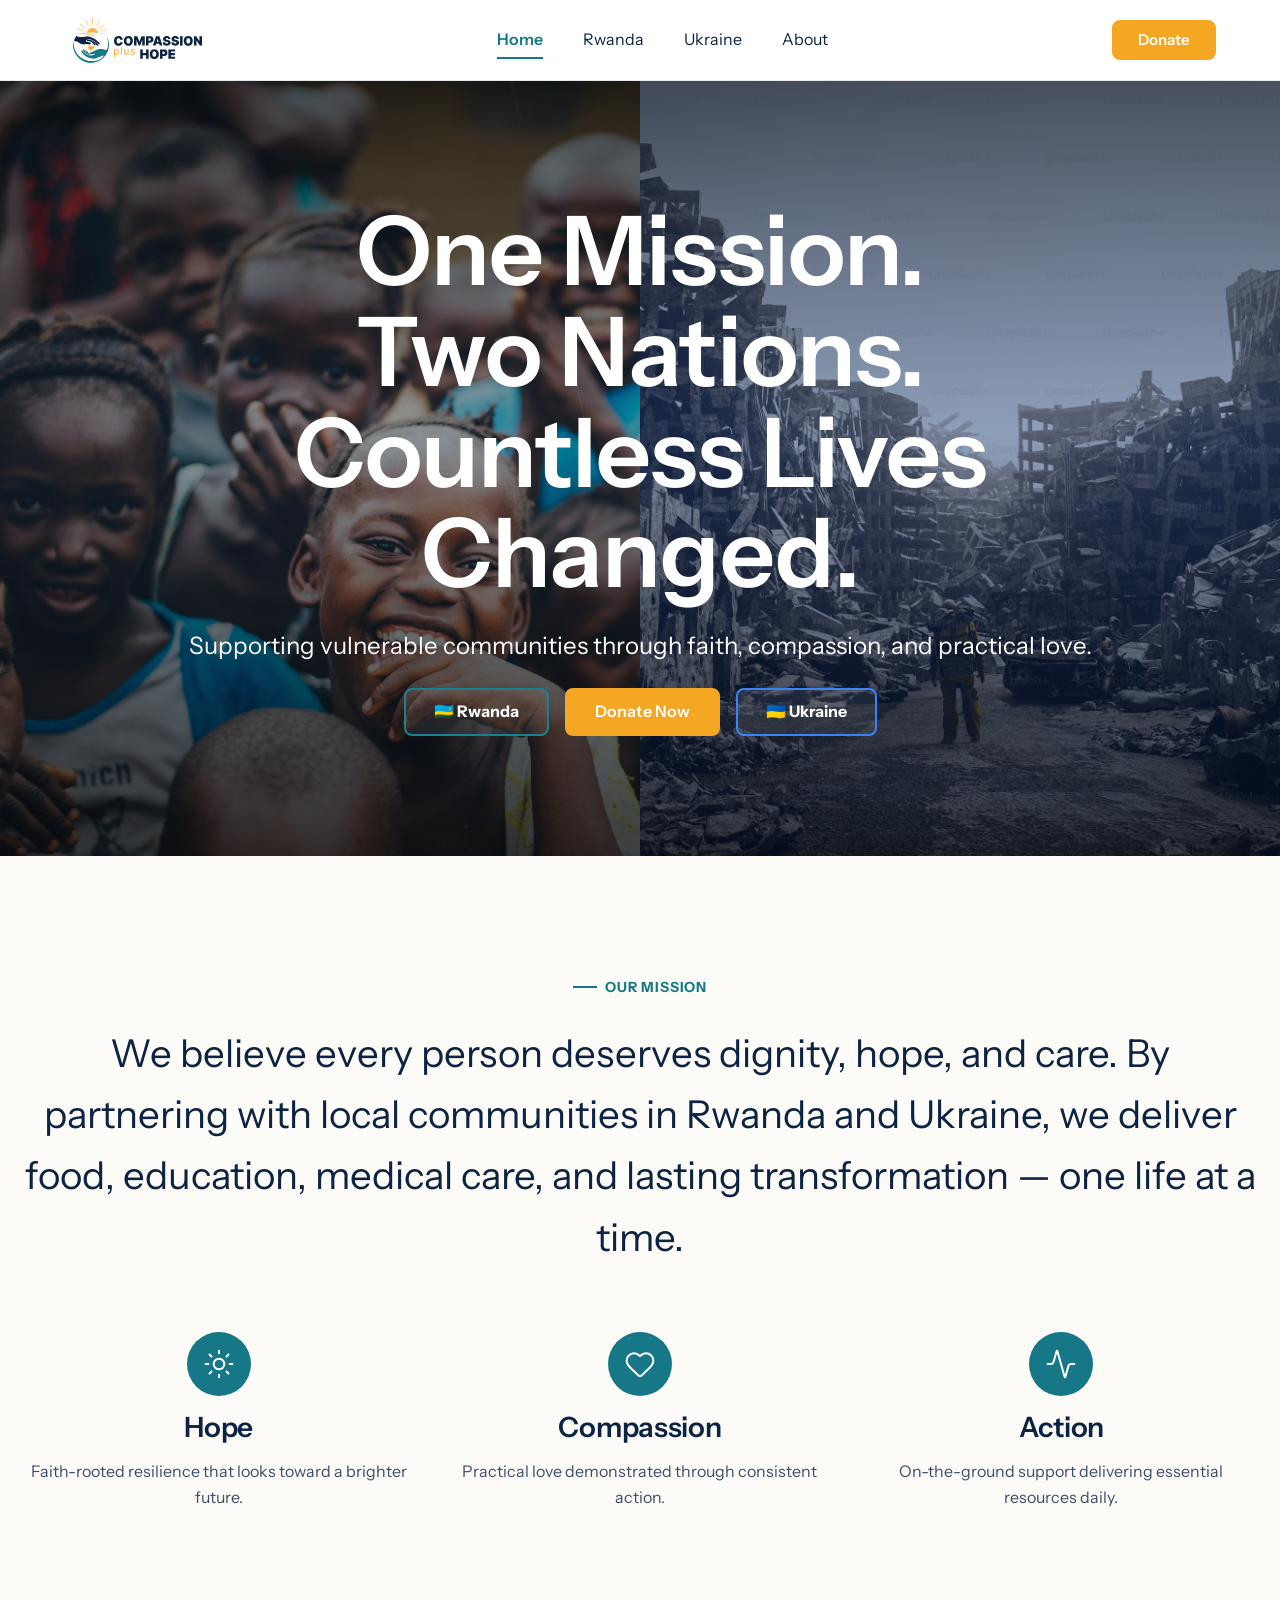
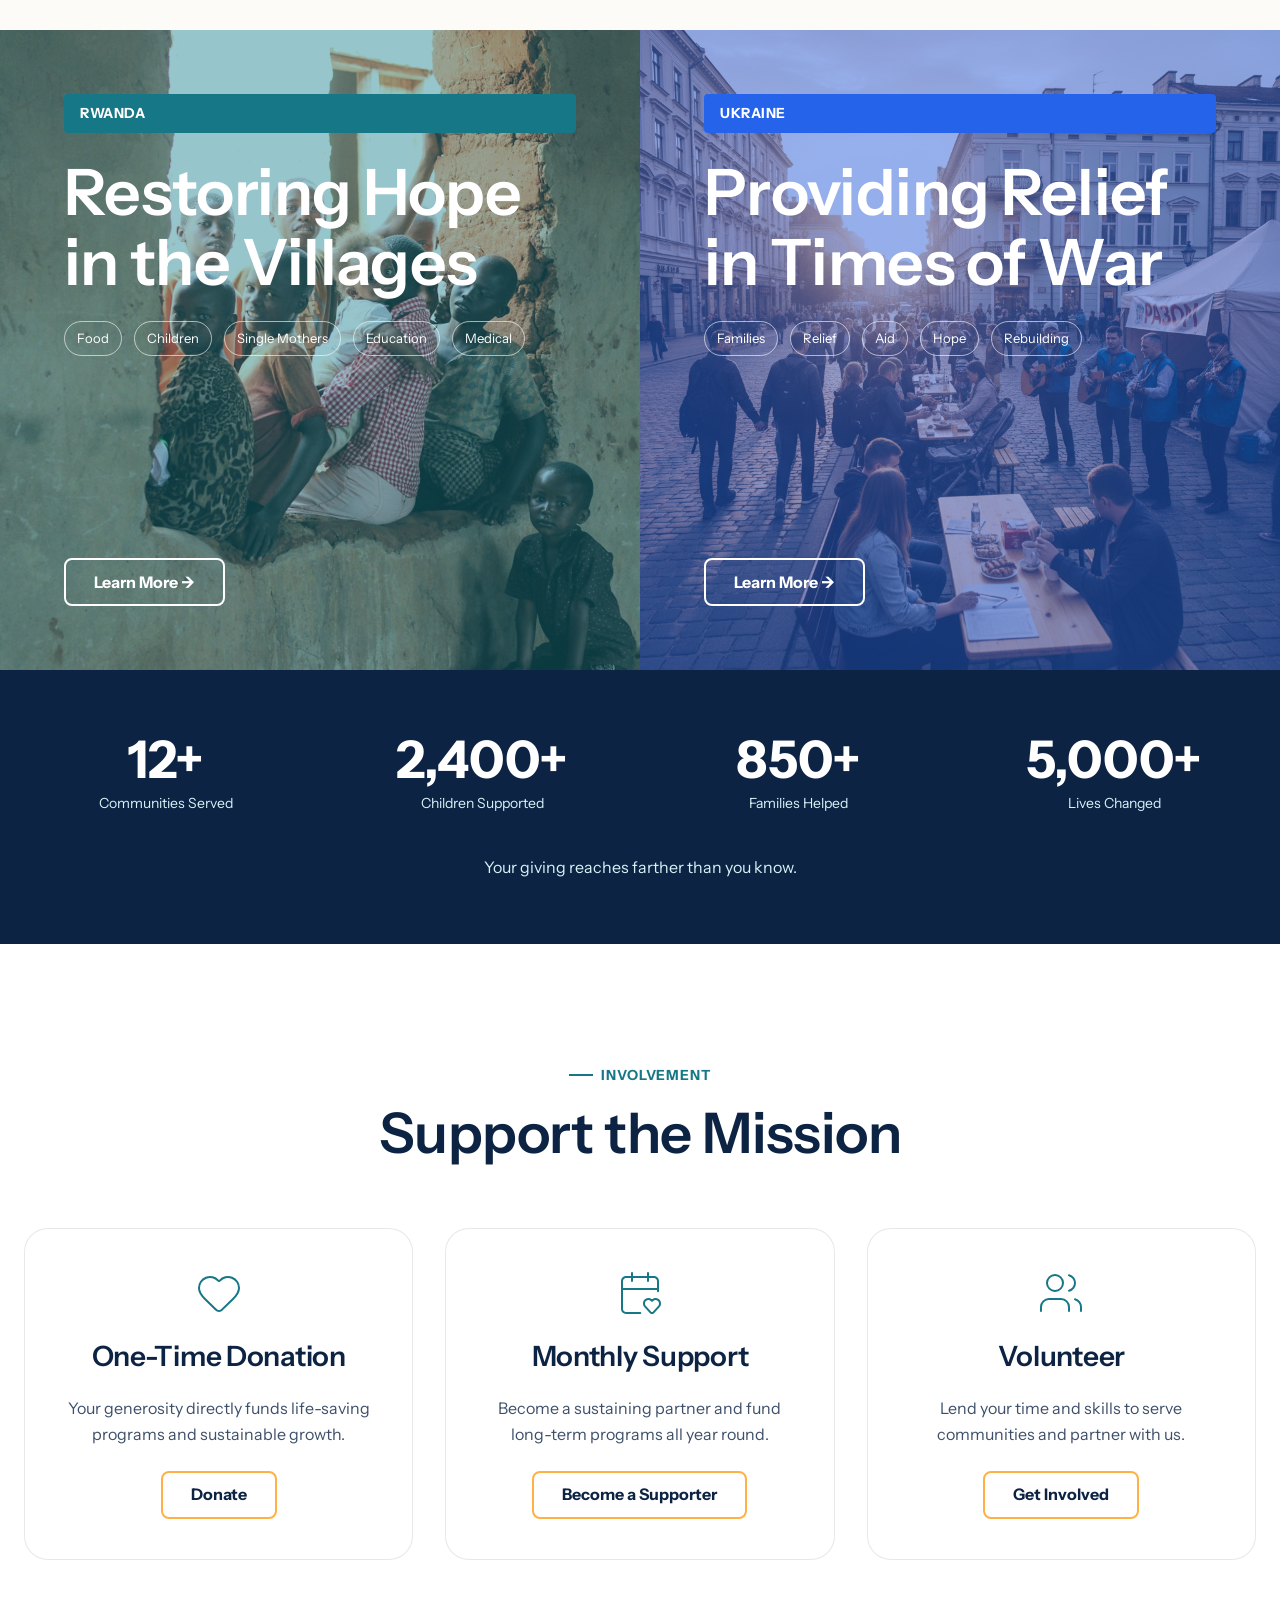
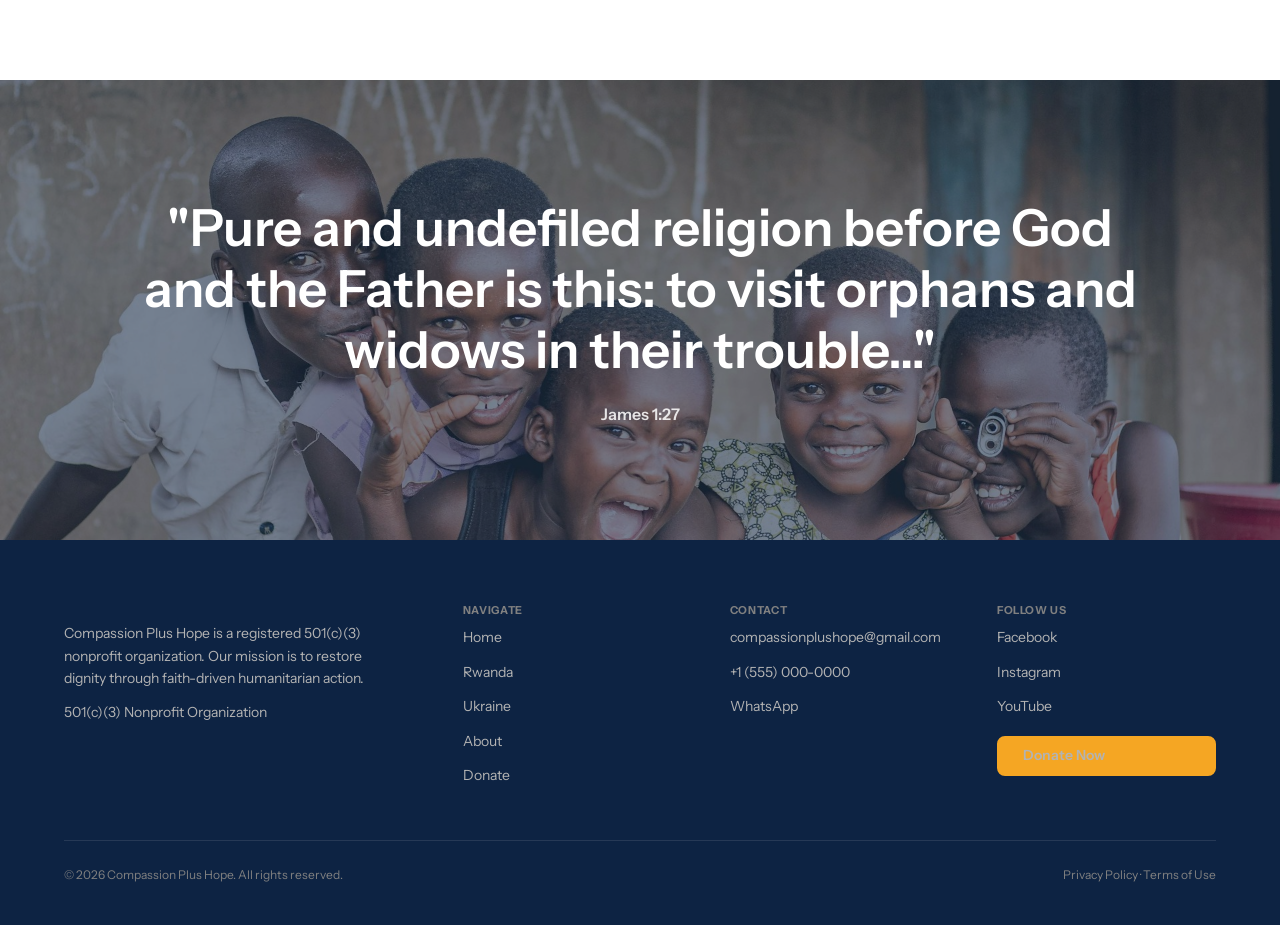
==== index.html @ 481b99a6 "Compassion Plus Hope donation site Static multi-page site (Home, Rwanda, Ukraine, About) built on a " ====
<!DOCTYPE html>
<html lang="en">
<head>
  <meta charset="UTF-8">
  <meta name="viewport" content="width=device-width, initial-scale=1.0">
  <title>Compassion Plus Hope — One Mission. Two Nations.</title>
  <meta name="description" content="Compassion Plus Hope supports vulnerable communities in Rwanda and Ukraine through faith, compassion, and practical love.">
  <link rel="icon" href="assets/icons/lg-icon-3.svg">
  <meta property="og:title" content="Compassion Plus Hope">
  <meta property="og:description" content="Supporting vulnerable communities through faith, compassion, and practical love.">
  <meta property="og:type" content="website">
  <link rel="preconnect" href="https://fonts.googleapis.com">
  <link rel="preconnect" href="https://fonts.gstatic.com" crossorigin>
  <link href="https://fonts.googleapis.com/css2?family=Instrument+Sans:ital,wght@0,400..700;1,400..600&display=swap" rel="stylesheet">
  <link rel="stylesheet" href="assets/css/styles.css">
  <script src="assets/js/site.js" defer></script>
</head>
<body data-page="home">
  <div id="site-header"></div>

  <main>
    <!-- Hero -->
    <section class="hero hero--tall">
      <div class="hero__bg">
        <div><img src="assets/img/hero-rwanda.jpg" alt="Children in a Rwandan village"><div class="hero__overlay hero__tint-navy"></div></div>
        <div><img src="assets/img/hero-ukraine.jpg" alt="Relief work in Ukraine"><div class="hero__overlay hero__tint-blue"></div></div>
      </div>
      <div class="hero__scrim"></div>
      <div class="hero__content">
        <h1 class="h-hero">One Mission.<br>Two Nations. Countless Lives Changed.</h1>
        <p class="lead">Supporting vulnerable communities through faith, compassion, and practical love.</p>
        <div class="hero__actions">
          <a class="btn btn--secondary" href="rwanda.html" style="background:rgba(255,255,255,.08);color:#fff;border-color:var(--teal-deep)">🇷🇼 Rwanda</a>
          <a class="btn btn--primary" href="#" data-donate>Donate Now</a>
          <a class="btn btn--ukraine" href="ukraine.html" style="background:rgba(255,255,255,.08);color:#fff">🇺🇦 Ukraine</a>
        </div>
      </div>
    </section>

    <!-- Mission -->
    <section class="section section--cream">
      <div class="container stack center" style="gap:64px">
        <div class="stack center" style="gap:24px">
          <span class="eyebrow eyebrow--center">Our Mission</span>
          <p class="h-2 measure" style="font-weight:400;text-align:center">We believe every person deserves dignity, hope, and care. By partnering with local communities in Rwanda and Ukraine, we deliver food, education, medical care, and lasting transformation — one life at a time.</p>
        </div>
        <div class="grid grid-3" style="width:100%">
          <div class="value">
            <div class="value__icon"><img src="assets/icons/sun.svg" alt=""></div>
            <h3 class="h-3">Hope</h3>
            <p class="muted">Faith-rooted resilience that looks toward a brighter future.</p>
          </div>
          <div class="value">
            <div class="value__icon"><img src="assets/icons/heart.svg" alt=""></div>
            <h3 class="h-3">Compassion</h3>
            <p class="muted">Practical love demonstrated through consistent action.</p>
          </div>
          <div class="value">
            <div class="value__icon"><img src="assets/icons/activity.svg" alt=""></div>
            <h3 class="h-3">Action</h3>
            <p class="muted">On-the-ground support delivering essential resources daily.</p>
          </div>
        </div>
      </div>
    </section>

    <!-- Two stories -->
    <section>
      <div class="grid two-stories" style="gap:0;grid-template-columns:1fr 1fr">
        <article class="story">
          <div class="story__bg"><img src="assets/img/home-rwanda-card.jpg" alt="Rwanda"></div>
          <div class="story__body">
            <span class="badge">Rwanda</span>
            <h2 class="story__title">Restoring Hope in the Villages</h2>
            <div class="story__tags">
              <span class="pill">Food</span><span class="pill">Children</span>
              <span class="pill">Single Mothers</span><span class="pill">Education</span>
              <span class="pill">Medical</span>
            </div>
          </div>
          <a class="btn btn--outline-white" href="rwanda.html">Learn More →</a>
        </article>
        <article class="story story--ukraine">
          <div class="story__bg"><img src="assets/img/home-ukraine-card.png" alt="Ukraine"></div>
          <div class="story__body">
            <span class="badge badge--ukraine">Ukraine</span>
            <h2 class="story__title">Providing Relief in Times of War</h2>
            <div class="story__tags">
              <span class="pill">Families</span><span class="pill">Relief</span>
              <span class="pill">Aid</span><span class="pill">Hope</span>
              <span class="pill">Rebuilding</span>
            </div>
          </div>
          <a class="btn btn--outline-white" href="ukraine.html">Learn More →</a>
        </article>
      </div>
    </section>

    <!-- Impact bar -->
    <section class="impact">
      <div class="container">
        <div class="impact__grid">
          <div class="stat"><span class="stat__num">12+</span><span class="stat__label">Communities Served</span></div>
          <div class="stat"><span class="stat__num">2,400+</span><span class="stat__label">Children Supported</span></div>
          <div class="stat"><span class="stat__num">850+</span><span class="stat__label">Families Helped</span></div>
          <div class="stat"><span class="stat__num">5,000+</span><span class="stat__label">Lives Changed</span></div>
        </div>
        <p class="impact__note">Your giving reaches farther than you know.</p>
      </div>
    </section>

    <!-- Support the Mission -->
    <section class="section section--white">
      <div class="container stack center" style="gap:64px">
        <div class="stack center" style="gap:16px">
          <span class="eyebrow eyebrow--center">Involvement</span>
          <h2 class="h-1" style="text-align:center">Support the Mission</h2>
        </div>
        <div class="grid grid-3" style="width:100%">
          <div class="tier">
            <div class="tier__icon"><img src="assets/icons/heart-donate.svg" alt=""></div>
            <h3 class="h-3">One-Time Donation</h3>
            <p>Your generosity directly funds life-saving programs and sustainable growth.</p>
            <a class="btn btn--ghost-amber" href="#" data-donate>Donate</a>
          </div>
          <div class="tier">
            <div class="tier__icon"><img src="assets/icons/calendar-heart.svg" alt=""></div>
            <h3 class="h-3">Monthly Support</h3>
            <p>Become a sustaining partner and fund long-term programs all year round.</p>
            <a class="btn btn--ghost-amber" href="#" data-donate>Become a Supporter</a>
          </div>
          <div class="tier">
            <div class="tier__icon"><img src="assets/icons/users.svg" alt=""></div>
            <h3 class="h-3">Volunteer</h3>
            <p>Lend your time and skills to serve communities and partner with us.</p>
            <a class="btn btn--ghost-amber" href="#" data-open-partner>Get Involved</a>
          </div>
        </div>
      </div>
    </section>

    <!-- Scripture -->
    <section class="quote-band">
      <div class="quote-band__bg"><img src="assets/img/scripture-bg.jpg" alt=""></div>
      <blockquote>"Pure and undefiled religion before God and the Father is this: to visit orphans and widows in their trouble…"<cite>James 1:27</cite></blockquote>
    </section>
  </main>

  <div id="site-footer"></div>
  <div id="site-modal"></div>
</body>
</html>
---- assets/css/styles.css ----
/* =====================================================================
   Compassion Plus Hope — Design System
   Single source of truth for tokens + reusable components.
   Used by every page; demonstrated in ui-kit.html
   ===================================================================== */

/* ---------- 1. Design tokens ---------- */
:root {
  /* Brand colors */
  --navy:        #0d2343;
  --navy-90:     rgba(13, 35, 67, 0.9);
  --navy-80:     rgba(13, 35, 67, 0.8);
  --navy-60:     rgba(13, 35, 67, 0.6);
  --navy-10:     rgba(13, 35, 67, 0.1);

  --teal:        #167786;
  --teal-deep:   #1a7f8e;
  --teal-tint:   #d9f2f7;
  --teal-soft:   #80b2b2;

  --amber:       #f5a623;
  --amber-light: #ffb145;

  --blue:        #2563eb;
  --blue-light:  #3b82f6;

  /* Surfaces */
  --cream:       #fdfbf7;
  --white:       #ffffff;

  /* Text */
  --ink:         var(--navy);
  --body:        var(--navy-80);
  --on-dark:     #ffffff;
  --on-dark-dim: rgba(255, 255, 255, 0.6);

  /* Region accents (used to theme Rwanda vs Ukraine) */
  --rwanda:      var(--teal);
  --rwanda-deep: var(--teal-deep);
  --ukraine:     var(--blue);
  --ukraine-deep:#2563eb;

  /* Typography */
  --font: "Instrument Sans", system-ui, -apple-system, "Segoe UI", Roboto, sans-serif;

  /* Radii */
  --r-sm: 4px;
  --r-md: 8px;
  --r-lg: 24px;
  --r-pill: 100px;

  /* Spacing rhythm */
  --gap: 32px;
  --section-y: 120px;
  --container: 1280px;
  --pad-x: 80px;

  /* Effects */
  --shadow-sm: 0 2px 8px rgba(13, 35, 67, 0.06);
  --shadow-md: 0 12px 32px rgba(13, 35, 67, 0.10);
  --ring: 0 0 0 3px rgba(22, 119, 134, 0.25);
  --ease: 0.2s ease;
}

/* ---------- 2. Reset & base ---------- */
*, *::before, *::after { box-sizing: border-box; }

html { scroll-behavior: smooth; -webkit-text-size-adjust: 100%; }

body {
  margin: 0;
  font-family: var(--font);
  color: var(--ink);
  background: var(--white);
  line-height: 1.6;
  font-size: 16px;
  -webkit-font-smoothing: antialiased;
  text-rendering: optimizeLegibility;
}

img { max-width: 100%; display: block; }
a { color: inherit; text-decoration: none; }
button { font-family: inherit; cursor: pointer; }
h1, h2, h3, h4 { margin: 0; line-height: 1.1; font-weight: 600; letter-spacing: -0.01em; }
p { margin: 0; }
ul { margin: 0; padding: 0; list-style: none; }

:focus-visible { outline: none; box-shadow: var(--ring); border-radius: var(--r-sm); }

/* ---------- 3. Layout helpers ---------- */
.container {
  width: 100%;
  max-width: var(--container);
  margin-inline: auto;
  padding-inline: 24px;
}

.section { padding-block: var(--section-y); }
.section--tight { padding-block: 80px; }
.section--cream { background: var(--cream); }
.section--navy  { background: var(--navy); color: var(--on-dark); }
.section--white { background: var(--white); }

.stack { display: flex; flex-direction: column; }
.center { text-align: center; align-items: center; }
/* buttons in a vertical content stack hug their content unless explicitly block */
.stack > .btn:not(.btn--block) { align-self: flex-start; }
.center > .btn:not(.btn--block) { align-self: center; }

/* Eyebrow label (teal line + uppercase word) */
.eyebrow {
  display: inline-flex;
  align-items: center;
  gap: 8px;
  font-weight: 700;
  font-size: 14px;
  letter-spacing: 0.06em;
  text-transform: uppercase;
  color: var(--teal);
}
.eyebrow::before {
  content: "";
  width: 24px;
  height: 2px;
  background: currentColor;
  display: inline-block;
}
.eyebrow--center { justify-content: center; }
.eyebrow--ukraine { color: var(--blue); }
.eyebrow--on-dark { color: var(--teal-tint); }

/* Section heading scale */
.h-hero    { font-size: clamp(40px, 8vw, 96px); line-height: 1.05; }
.h-display { font-size: clamp(34px, 5vw, 64px); }
.h-1       { font-size: clamp(30px, 4.4vw, 56px); }
.h-2       { font-size: clamp(26px, 3vw, 40px); }
.h-3       { font-size: 28px; }
.lead      { font-size: clamp(18px, 2.2vw, 24px); line-height: 1.5; font-weight: 400; }
.muted     { color: var(--body); }
.measure   { max-width: 60ch; }

/* ---------- 4. Logo ---------- */
.logo { display: inline-flex; align-items: center; }
.logo__art {
  position: relative;
  width: 148px;
  height: 64px;
  flex: none;
}
.logo__art img { position: absolute; }
/* faithful reconstruction from Figma sub-paths (insets relative to 185x80 box) */
.logo__art .lp-text-1 { left: 33.72%; top: 43.56%; width: 59.82%; height: 35.59%; }
.logo__art .lp-text-2 { left: 33.81%; top: 61.59%; width: 14.44%; height: 14.27%; }
.logo__art .lp-icon-1 { left: 15.34%; top: 31.10%; width: 7.87%;  height: 8.13%; }
.logo__art .lp-icon-2 { left: 6.20%;  top: 45.86%; width: 24.44%; height: 39.79%; }
.logo__art .lp-icon-3 { left: 8.41%;  top: 14.35%; width: 21.09%; height: 53.11%; }
.logo__art .lp-icon-4 { left: 6.73%;  top: 43.54%; width: 17.33%; height: 15.07%; }
.logo--sm .logo__art { width: 120px; height: 52px; }
/* White monochrome treatment on dark surfaces (footer) */
.logo--on-dark .logo__art img { filter: brightness(0) invert(1); }

/* ---------- 5. Buttons ---------- */
.btn {
  --btn-h: 48px;
  display: inline-flex;
  align-items: center;
  justify-content: center;
  gap: 8px;
  height: var(--btn-h);
  padding-inline: 28px;
  border-radius: var(--r-md);
  font-weight: 600;
  font-size: 16px;
  border: 2px solid transparent;
  transition: transform var(--ease), background var(--ease), color var(--ease), box-shadow var(--ease);
  white-space: nowrap;
}
.btn:hover { transform: translateY(-2px); }
.btn:active { transform: translateY(0); }

.btn--primary { background: var(--amber); color: #fff; border-color: var(--amber); }
.btn--primary:hover { background: #e6981a; border-color: #e6981a; box-shadow: var(--shadow-md); }

.btn--secondary { background: transparent; color: var(--teal-deep); border-color: var(--teal-deep); font-weight: 700; }
.btn--secondary:hover { background: var(--teal-deep); color: #fff; }

.btn--ukraine { color: var(--blue-light); border-color: var(--blue-light); font-weight: 700; }
.btn--ukraine:hover { background: var(--blue-light); color: #fff; }

.btn--ghost-amber { color: var(--navy); border-color: var(--amber-light); font-weight: 700; }
.btn--ghost-amber:hover { background: var(--amber-light); color: var(--navy); }

.btn--outline-white { color: #fff; border-color: #fff; font-weight: 700; }
.btn--outline-white:hover { background: #fff; color: var(--navy); }

.btn--sm { --btn-h: 40px; padding-inline: 24px; font-size: 15px; }
.btn--block { width: 100%; }

/* ---------- 6. Pills / badges ---------- */
.pill {
  display: inline-flex;
  padding: 6px 12px;
  border-radius: var(--r-pill);
  border: 1px solid rgba(255, 255, 255, 0.6);
  font-size: 13px;
  color: #fff;
}
.pill--ink { border-color: var(--navy-10); color: var(--body); }

.badge {
  display: inline-flex;
  padding: 8px 16px;
  border-radius: var(--r-sm);
  font-weight: 700;
  font-size: 14px;
  text-transform: uppercase;
  letter-spacing: 0.04em;
  color: #fff;
  background: var(--teal);
}
.badge--ukraine { background: var(--blue); }

/* ---------- 7. Navbar ---------- */
.nav {
  position: sticky;
  top: 0;
  z-index: 50;
  background: rgba(255, 255, 255, 0.92);
  backdrop-filter: saturate(180%) blur(10px);
  border-bottom: 1px solid var(--navy-10);
}
.nav__inner {
  max-width: 1440px;
  margin-inline: auto;
  height: 80px;
  padding-inline: clamp(20px, 5vw, 80px);
  display: flex;
  align-items: center;
  justify-content: space-between;
  gap: 24px;
}
.nav__links { display: flex; align-items: center; gap: 40px; }
.nav__links a {
  font-size: 16px;
  color: var(--navy);
  position: relative;
  padding-block: 6px;
}
.nav__links a::after {
  content: "";
  position: absolute;
  left: 0; bottom: 0;
  width: 0; height: 2px;
  background: var(--teal);
  transition: width var(--ease);
}
.nav__links a:hover::after,
.nav__links a[aria-current="page"]::after { width: 100%; }
.nav__links a[aria-current="page"] { color: var(--teal); font-weight: 600; }

.nav__cta { display: flex; align-items: center; gap: 16px; }

.nav__toggle {
  display: none;
  width: 44px; height: 44px;
  border: 1px solid var(--navy-10);
  border-radius: var(--r-md);
  background: #fff;
  align-items: center;
  justify-content: center;
}
.nav__toggle span,
.nav__toggle span::before,
.nav__toggle span::after {
  content: "";
  display: block;
  width: 20px; height: 2px;
  background: var(--navy);
  position: relative;
  transition: var(--ease);
}
.nav__toggle span::before { position: absolute; top: -6px; }
.nav__toggle span::after  { position: absolute; top: 6px; }

/* ---------- 8. Hero ---------- */
.hero {
  position: relative;
  min-height: 620px;
  display: grid;
  place-items: center;
  text-align: center;
  color: #fff;
  overflow: hidden;
}
.hero--tall { min-height: 760px; }
.hero__bg { position: absolute; inset: 0; display: flex; }
.hero__bg > div { flex: 1; position: relative; }
.hero__bg img { position: absolute; inset: 0; width: 100%; height: 100%; object-fit: cover; }
.hero__overlay { position: absolute; inset: 0; }
.hero__tint-navy { background: rgba(13, 35, 67, 0.30); }
.hero__tint-blue { background: rgba(37, 99, 235, 0.30); }
.hero__scrim {
  position: absolute; inset: 0;
  background: linear-gradient(180deg, rgba(0,0,0,.55), rgba(0,0,0,.15) 45%, rgba(0,0,0,.65));
}
.hero__content {
  position: relative;
  z-index: 1;
  max-width: 1120px;
  padding: 120px clamp(20px, 6vw, 120px);
  display: flex;
  flex-direction: column;
  align-items: center;
  gap: 24px;
}
.hero__content--left { text-align: left; align-items: flex-start; }
.hero__actions { display: flex; flex-wrap: wrap; gap: 16px; }

/* ---------- 9. Cards ---------- */
/* Value card (icon circle + title + text) */
.value {
  display: flex;
  flex-direction: column;
  align-items: center;
  gap: 16px;
  text-align: center;
}
.value__icon {
  width: 64px; height: 64px;
  border-radius: 32px;
  background: var(--teal);
  display: grid;
  place-items: center;
}
.value__icon img { width: 32px; height: 32px; filter: brightness(0) invert(1); }

/* Donation / involvement tier card */
.tier {
  border: 1px solid var(--navy-10);
  border-radius: var(--r-lg);
  padding: 40px;
  display: flex;
  flex-direction: column;
  align-items: center;
  gap: 24px;
  text-align: center;
  background: #fff;
  transition: transform var(--ease), box-shadow var(--ease), border-color var(--ease);
}
.tier:hover { transform: translateY(-4px); box-shadow: var(--shadow-md); border-color: transparent; }
.tier__icon { width: 48px; height: 48px; }
.tier__icon img { width: 100%; height: 100%; }
.tier p { color: var(--body); }
.tier .btn { margin-top: auto; }

/* Feature card (icon + heading + text) used in "Why help is needed" */
.feature {
  background: rgba(255, 255, 255, 0.06);
  border: 1px solid rgba(255, 255, 255, 0.10);
  border-radius: var(--r-lg);
  padding: 32px;
  display: flex;
  flex-direction: column;
  gap: 14px;
}
.feature__icon {
  width: 48px; height: 48px;
  border-radius: var(--r-md);
  background: var(--teal);
  display: grid; place-items: center;
}
.feature__icon img { width: 24px; height: 24px; filter: brightness(0) invert(1); }
.feature h3 { font-size: 20px; }
.feature p { color: var(--on-dark-dim); font-size: 15px; }
.feature--ukraine .feature__icon { background: var(--blue); }

/* Info card (icon tile + heading + text) — used for "Our Approach" */
.info-card {
  border: 1px solid var(--navy-10);
  border-radius: var(--r-lg);
  padding: 32px;
  display: flex;
  flex-direction: column;
  gap: 14px;
  background: #fff;
  transition: transform var(--ease), box-shadow var(--ease);
}
.info-card:hover { transform: translateY(-4px); box-shadow: var(--shadow-md); }
.info-card__icon {
  width: 48px; height: 48px;
  border-radius: var(--r-md);
  background: var(--teal);
  display: grid; place-items: center;
}
.info-card__icon img { width: 24px; height: 24px; filter: brightness(0) invert(1); }
.info-card h3 { font-size: 20px; }
.info-card p { color: var(--body); font-size: 15px; }

/* Who-we-help card (photo + label + text) */
.who {
  display: flex;
  flex-direction: column;
  gap: 12px;
}
.who__photo {
  aspect-ratio: 4 / 3;
  border-radius: var(--r-md);
  overflow: hidden;
  background: var(--cream);
}
.who__photo img { width: 100%; height: 100%; object-fit: cover; }
.who h3 { font-size: 18px; }
.who p { font-size: 14px; color: var(--body); }

/* Story card (full-bleed photo with content) */
.story {
  position: relative;
  min-height: 640px;
  padding: 64px;
  display: flex;
  flex-direction: column;
  justify-content: space-between;
  gap: 24px;
  color: #fff;
  overflow: hidden;
}
.story__bg { position: absolute; inset: 0; }
.story__bg img { width: 100%; height: 100%; object-fit: cover; }
.story__bg::after { content: ""; position: absolute; inset: 0; background: rgba(26,127,142,.45); }
.story--ukraine .story__bg::after { background: rgba(37,99,235,.45); }
.story__body { position: relative; z-index: 1; display: flex; flex-direction: column; gap: 24px; }
.story__title { font-size: clamp(36px, 5vw, 64px); }
.story__tags { display: flex; flex-wrap: wrap; gap: 12px; }
.story .btn { position: relative; z-index: 1; align-self: flex-start; }

/* ---------- 10. Stats / impact bar ---------- */
.impact { background: var(--navy); color: #fff; padding-block: 64px; text-align: center; }
.impact__grid {
  display: flex;
  justify-content: space-between;
  flex-wrap: wrap;
  gap: 32px;
}
.stat { flex: 1; min-width: 140px; display: flex; flex-direction: column; gap: 6px; align-items: center; }
.stat__num { font-size: clamp(36px, 5vw, 52px); font-weight: 700; line-height: 1; }
.stat__label { font-size: 14px; color: var(--teal-tint); }
.impact__note { margin-top: 40px; color: var(--teal-tint); }

/* ---------- 11. Two-column data rows (e.g. Country "Today") ---------- */
.factrow { display: flex; justify-content: space-between; gap: 16px; padding: 14px 0; border-bottom: 1px solid var(--navy-10); }
.factrow dt { color: var(--body); }
.factrow dd { margin: 0; font-weight: 600; color: var(--ink); text-align: right; }

/* ---------- 12. Donation tiers (amount chips) ---------- */
.give-card {
  border-radius: var(--r-lg);
  padding: 40px;
  display: flex;
  flex-direction: column;
  gap: 20px;
}
.give-card--light { background: #fff; border: 1px solid var(--navy-10); }
.give-card--navy { background: var(--navy); color: #fff; }
.give-amounts { display: flex; flex-direction: column; gap: 12px; }
.give-amount {
  display: flex;
  justify-content: space-between;
  align-items: center;
  gap: 16px;
  padding: 16px 20px;
  border-radius: var(--r-md);
  border: 1px solid var(--navy-10);
  background: var(--cream);
}
.give-card--navy .give-amount { background: rgba(255,255,255,.06); border-color: rgba(255,255,255,.15); }
.give-amount strong { font-size: 22px; color: var(--amber); }
.give-amount span { font-size: 14px; text-align: right; }

/* ---------- 13. Forms ---------- */
.field { display: flex; flex-direction: column; gap: 8px; margin-bottom: 20px; text-align: left; }
.field label {
  font-size: 11px;
  font-weight: 700;
  letter-spacing: 0.06em;
  text-transform: uppercase;
  color: var(--body);
}
.field input,
.field textarea {
  font-family: inherit;
  font-size: 16px;
  color: var(--ink);
  padding: 14px 16px;
  border: 1px solid var(--navy-10);
  border-radius: var(--r-md);
  background: var(--cream);
  transition: border-color var(--ease), box-shadow var(--ease);
  width: 100%;
}
.field textarea { resize: vertical; min-height: 120px; }
.field input:focus,
.field textarea:focus { outline: none; border-color: var(--teal); box-shadow: var(--ring); }
.field input::placeholder,
.field textarea::placeholder { color: rgba(13,35,67,.4); }

/* ---------- 14. Modal ---------- */
.modal {
  position: fixed;
  inset: 0;
  z-index: 100;
  display: none;
  place-items: center;
  padding: 24px;
  background: rgba(13, 35, 67, 0.6);
  backdrop-filter: blur(4px);
}
.modal.is-open { display: grid; animation: fade .2s ease; }
.modal__dialog {
  background: #fff;
  border-radius: var(--r-lg);
  padding: clamp(28px, 4vw, 48px);
  width: 100%;
  max-width: 560px;
  max-height: 92vh;
  overflow-y: auto;
  box-shadow: var(--shadow-md);
  animation: pop .25s ease;
}
.modal__title { font-size: 28px; text-align: center; margin-bottom: 28px; }
.modal__actions { display: flex; justify-content: center; gap: 12px; margin-top: 8px; }
.modal__status { text-align: center; margin-top: 16px; font-size: 14px; min-height: 1.2em; }
.modal__status.is-error { color: #c0392b; }
.modal__status.is-ok { color: var(--teal); }
@keyframes fade { from { opacity: 0; } }
@keyframes pop { from { opacity: 0; transform: translateY(12px) scale(.98); } }

/* ---------- 15. FAQ / accordion ---------- */
.faq { border-bottom: 1px solid var(--navy-10); }
.faq__q {
  width: 100%;
  text-align: left;
  background: none;
  border: 0;
  padding: 24px 0;
  font-size: 18px;
  font-weight: 600;
  color: var(--ink);
  display: flex;
  justify-content: space-between;
  align-items: center;
  gap: 16px;
}
.faq__q::after { content: "+"; font-size: 26px; font-weight: 400; color: var(--teal); transition: transform var(--ease); }
.faq[open] .faq__q::after { content: "−"; }
.faq__a { padding: 0 0 24px; color: var(--body); max-width: 70ch; }

/* ---------- 16. Contact cards ---------- */
.contact-card {
  display: flex;
  align-items: center;
  gap: 16px;
  padding: 24px 28px;
  border-radius: var(--r-lg);
}
.contact-card--line { border: 1px solid var(--navy-10); background: #fff; }
.contact-card--amber { background: var(--amber); color: #fff; }
.contact-card__icon { width: 48px; height: 48px; border-radius: 50%; display: grid; place-items: center; background: var(--teal); flex: none; }
.contact-card--amber .contact-card__icon { background: rgba(255,255,255,.25); }
.contact-card__icon img { width: 22px; height: 22px; filter: brightness(0) invert(1); }

/* ---------- 17. Team ---------- */
.person { display: flex; flex-direction: column; gap: 16px; }
.person__photo { aspect-ratio: 1; border-radius: var(--r-lg); overflow: hidden; background: var(--cream); }
.person__photo img { width: 100%; height: 100%; object-fit: cover; }
.person h3 { font-size: 22px; }
.person__role { color: var(--teal); font-weight: 600; font-size: 14px; }
.person p { color: var(--body); font-size: 14px; }

/* ---------- 18. CTA banner ---------- */
.cta-band {
  text-align: center;
  color: #fff;
  padding-block: 80px;
}
.cta-band--blue { background: var(--blue); }
.cta-band--teal { background: var(--teal); }
.cta-band--navy { background: var(--navy); }
.cta-band .btn { margin-top: 8px; }

/* Scripture / quote band */
.quote-band {
  position: relative;
  min-height: 460px;
  display: grid;
  place-items: center;
  text-align: center;
  color: #fff;
  padding: 80px 24px;
  overflow: hidden;
}
.quote-band__bg { position: absolute; inset: 0; }
.quote-band__bg img { width: 100%; height: 100%; object-fit: cover; }
.quote-band__bg::after { content: ""; position: absolute; inset: 0; background: rgba(13,35,67,.55); }
.quote-band blockquote { position: relative; z-index: 1; max-width: 1000px; margin: 0; font-size: clamp(28px, 4vw, 56px); font-weight: 600; line-height: 1.2; }
.quote-band cite { display: block; margin-top: 24px; font-size: 16px; font-style: normal; opacity: .85; }

/* ---------- 19. Footer ---------- */
.footer { background: var(--navy); color: #fff; padding: 64px clamp(20px, 5vw, 80px) 40px; }
.footer__grid {
  max-width: var(--container);
  margin-inline: auto;
  display: grid;
  grid-template-columns: 1.6fr 1fr 1fr 1fr;
  gap: 48px;
}
.footer__about { font-size: 16px; color: var(--on-dark-dim); line-height: 1.6; max-width: 34ch; }
.footer__tag { font-size: 12px; color: var(--teal-soft); }
.footer__col h4 { font-size: 11px; font-weight: 700; letter-spacing: 0.06em; color: #808080; text-transform: uppercase; margin-bottom: 4px; }
.footer__col a, .footer__col p { display: block; font-size: 14px; color: #b3b3b3; padding-block: 6px; }
.footer__col a:hover { color: #fff; }
.footer__bottom {
  max-width: var(--container);
  margin: 48px auto 0;
  padding-top: 24px;
  border-top: 1px solid rgba(255,255,255,.1);
  display: flex;
  justify-content: space-between;
  flex-wrap: wrap;
  gap: 12px;
  font-size: 12px;
  color: #808080;
}

/* ---------- 20. Grid utilities ---------- */
.grid { display: grid; gap: var(--gap); }
.grid-2 { grid-template-columns: repeat(2, 1fr); }
.grid-3 { grid-template-columns: repeat(3, 1fr); }
.grid-4 { grid-template-columns: repeat(4, 1fr); }
.split { display: grid; grid-template-columns: 1fr 1fr; gap: 64px; align-items: center; }
.gallery { display: grid; grid-template-columns: repeat(3, 1fr); gap: 16px; }
.gallery img { width: 100%; aspect-ratio: 4/3; object-fit: cover; border-radius: var(--r-md); }

.no-scroll { overflow: hidden; }

/* ---------- 21. Responsive ---------- */
@media (max-width: 980px) {
  :root { --section-y: 80px; }
  .grid-3, .grid-4 { grid-template-columns: repeat(2, 1fr); }
  .split, .gallery { grid-template-columns: 1fr; }
  .footer__grid { grid-template-columns: 1fr 1fr; }
  .two-stories { grid-template-columns: 1fr !important; }
}

@media (max-width: 680px) {
  .nav__links, .nav__cta .btn { display: none; }
  .nav__toggle { display: inline-flex; }
  .nav.is-open .nav__links {
    display: flex;
    position: absolute;
    top: 80px; left: 0; right: 0;
    flex-direction: column;
    gap: 0;
    background: #fff;
    border-bottom: 1px solid var(--navy-10);
    padding: 8px 24px 16px;
  }
  .nav.is-open .nav__links a { padding: 14px 0; border-bottom: 1px solid var(--navy-10); }
  .grid-2, .grid-3, .grid-4 { grid-template-columns: 1fr; }
  .footer__grid { grid-template-columns: 1fr; gap: 32px; }
  .story { min-height: 520px; padding: 32px; }
  .hero__content { padding: 80px 20px; }
}
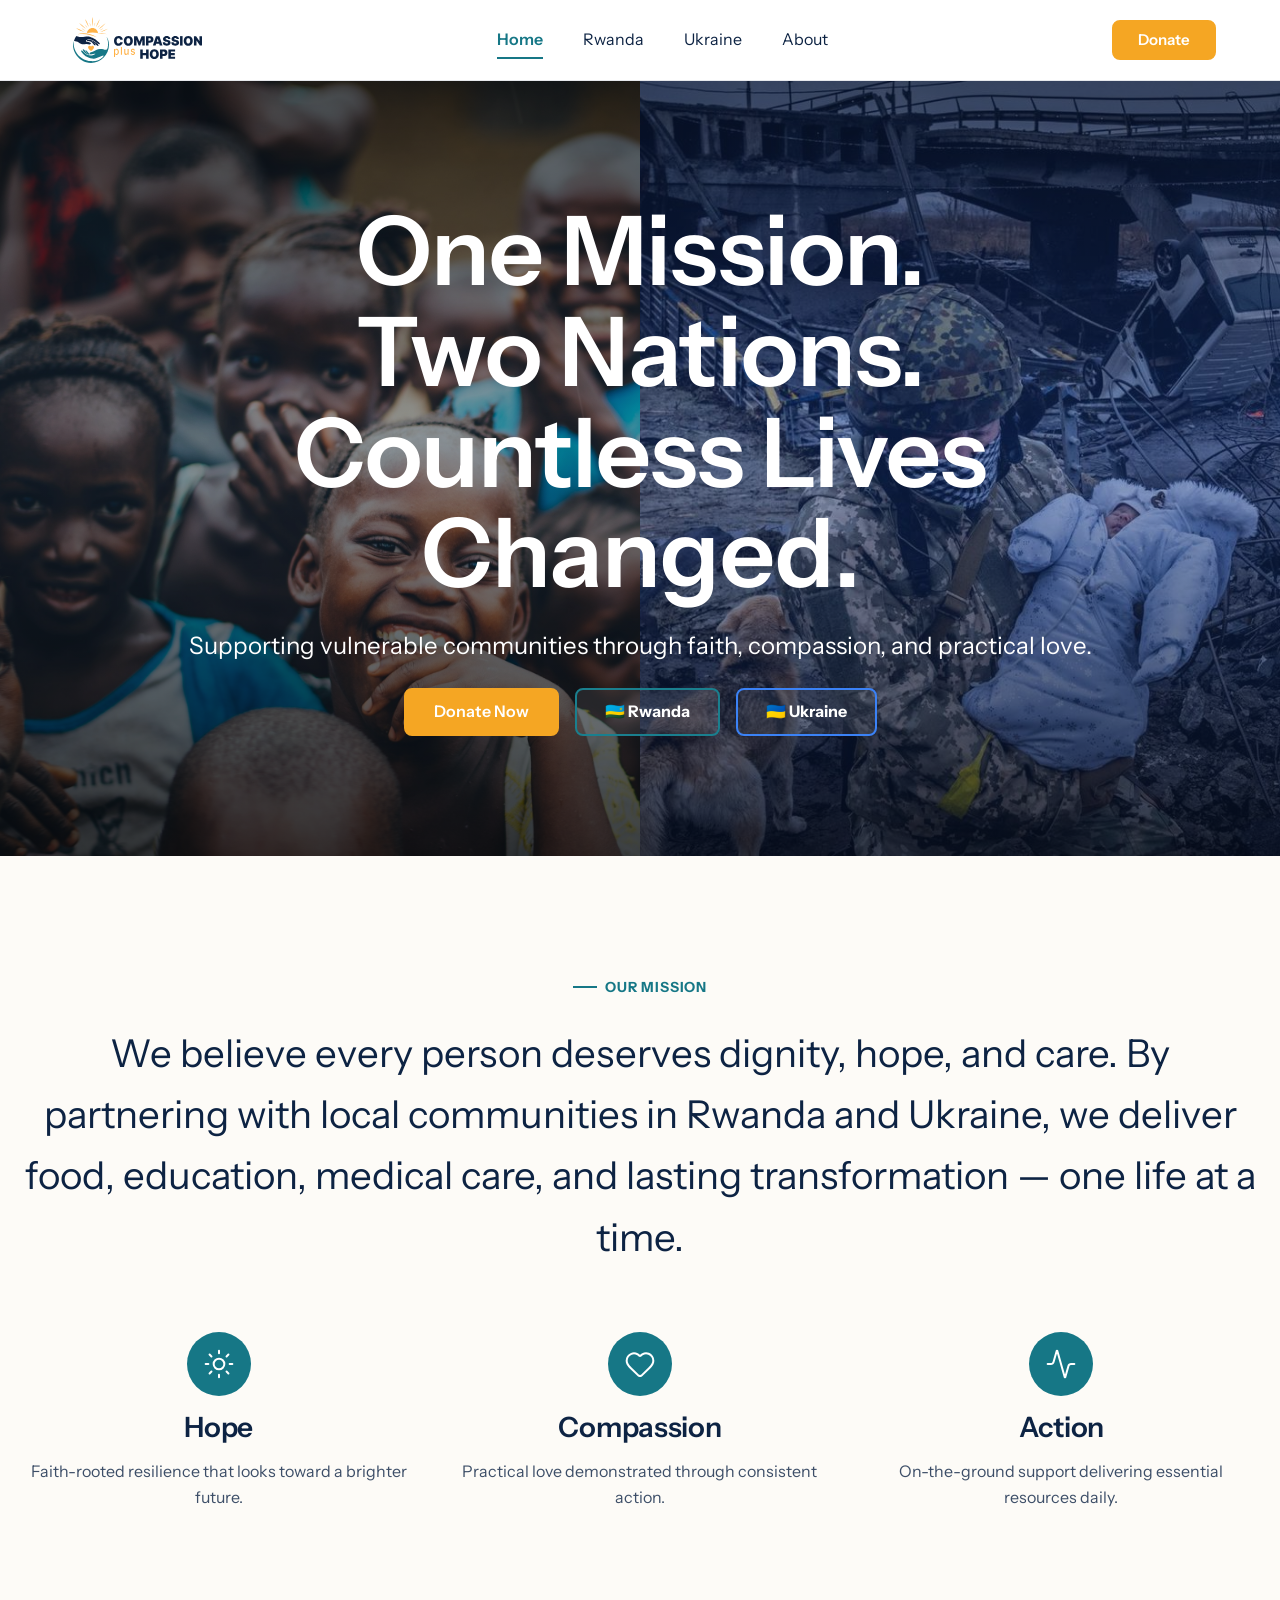
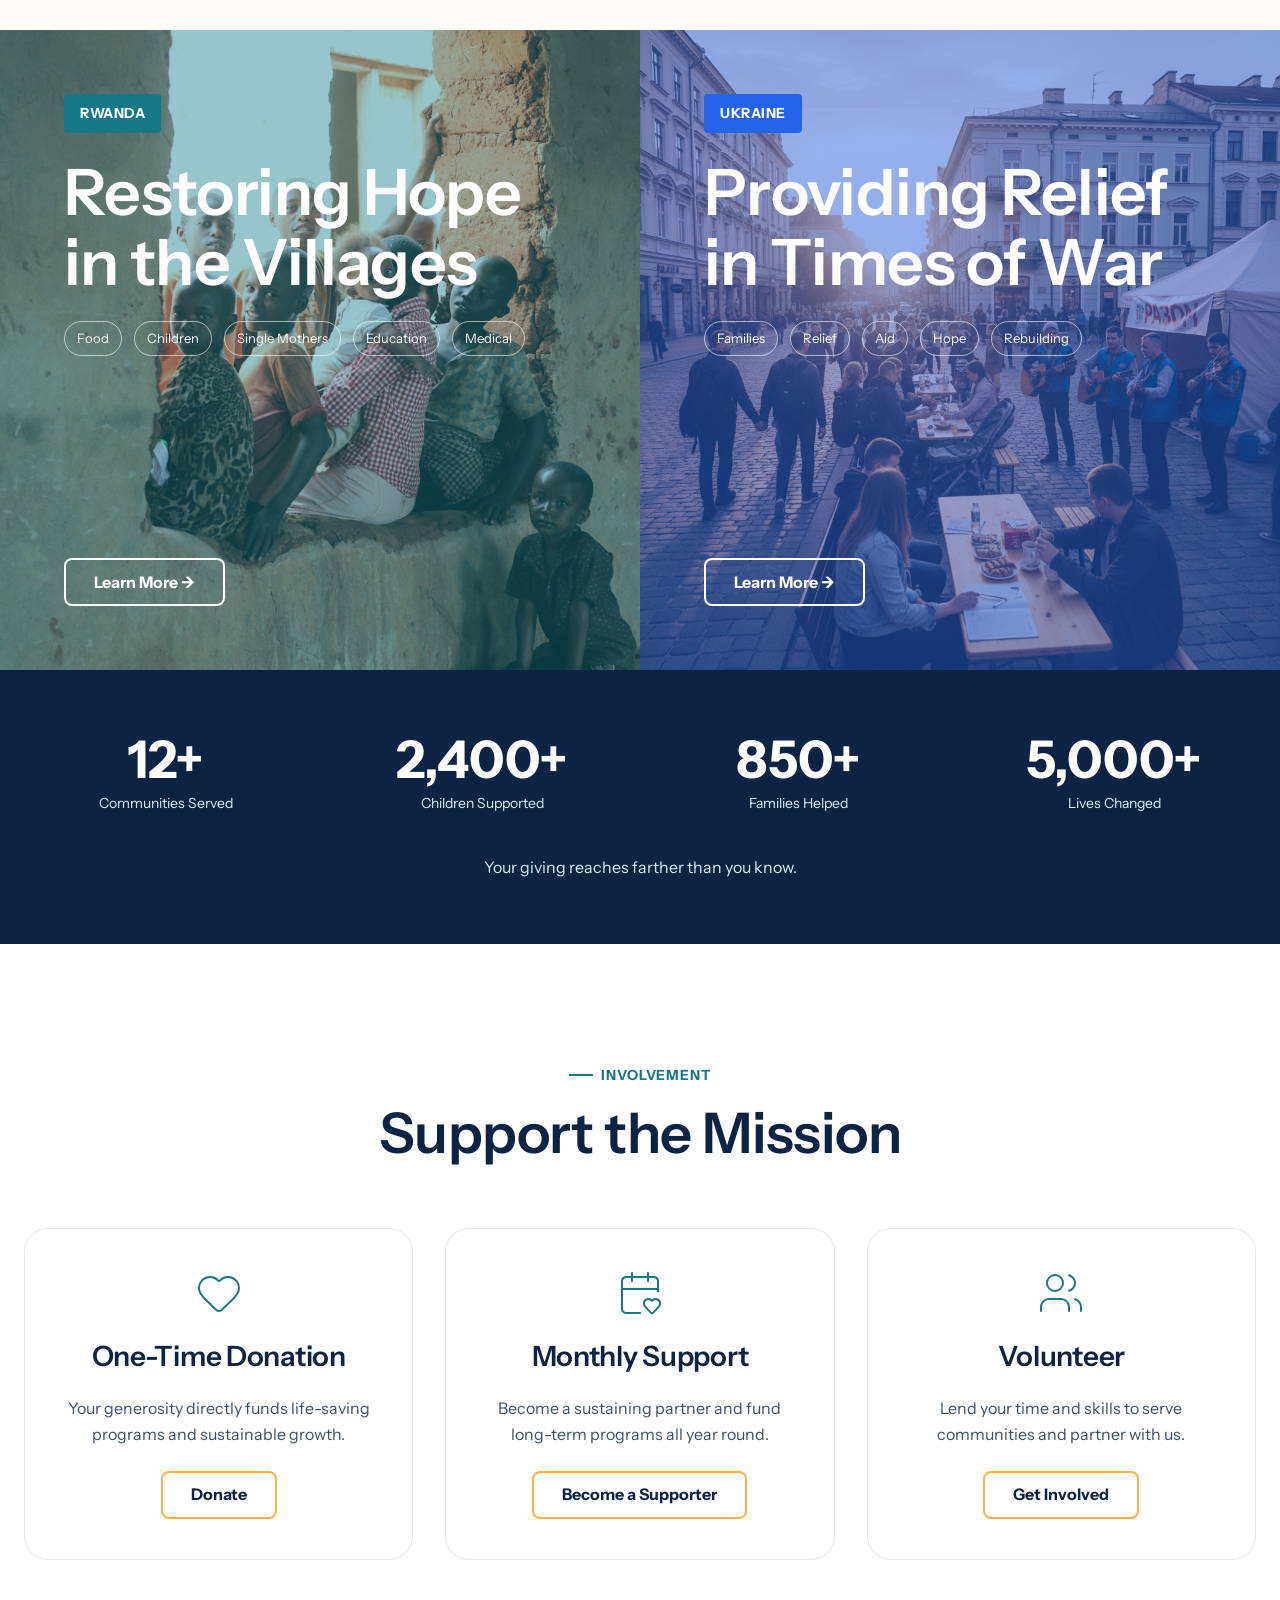
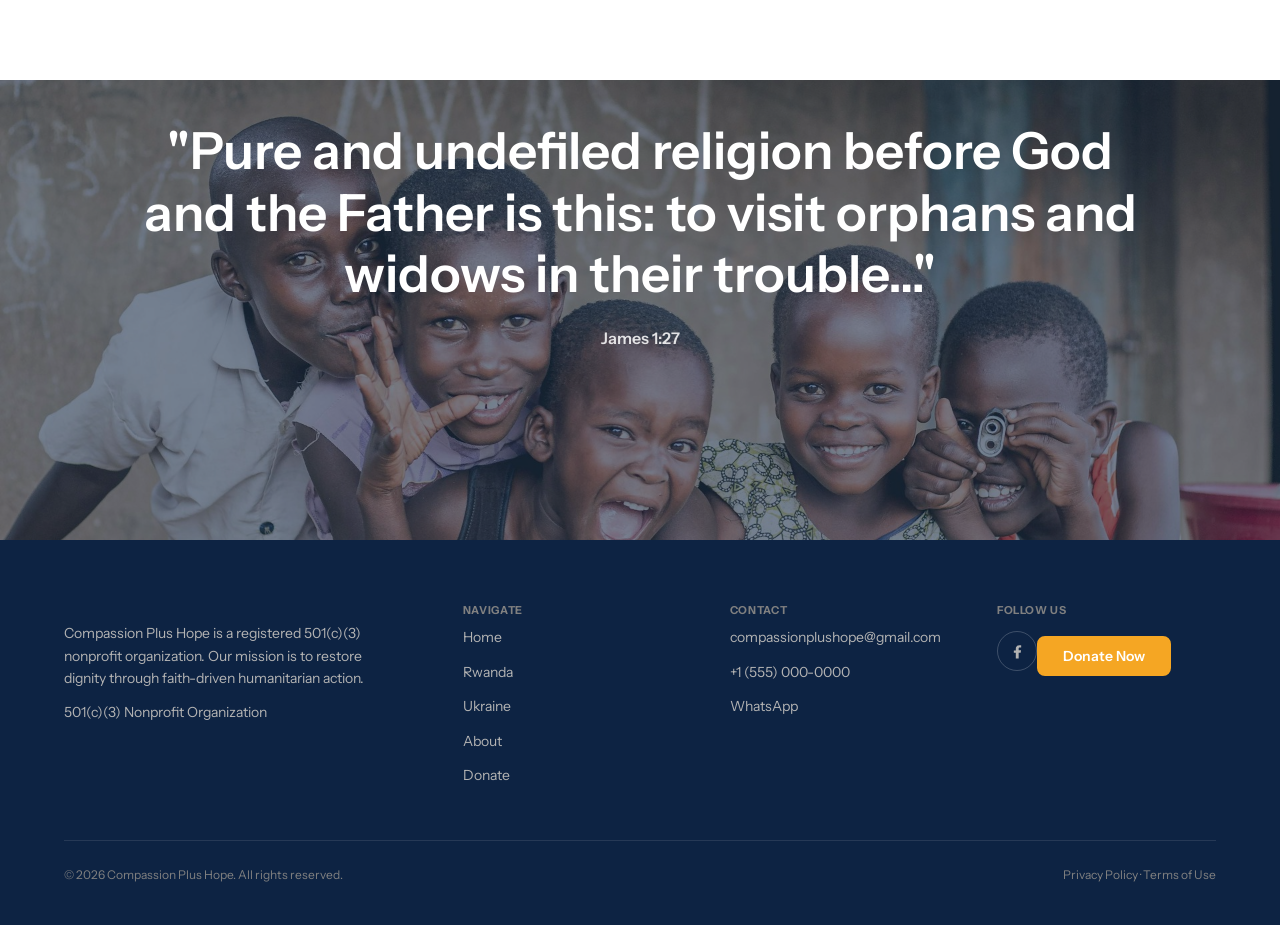
==== commit 6f8d22d7: "Mobile/layout fixes round 1 - Home hero: Donate Now first - Story badges hug content (no full-width " ====
--- a/index.html
+++ b/index.html
@@ -30,8 +30,8 @@
         <h1 class="h-hero">One Mission.<br>Two Nations. Countless Lives Changed.</h1>
         <p class="lead">Supporting vulnerable communities through faith, compassion, and practical love.</p>
         <div class="hero__actions">
+          <a class="btn btn--primary" href="#" data-donate>Donate Now</a>
           <a class="btn btn--secondary" href="rwanda.html" style="background:rgba(255,255,255,.08);color:#fff;border-color:var(--teal-deep)">🇷🇼 Rwanda</a>
-          <a class="btn btn--primary" href="#" data-donate>Donate Now</a>
           <a class="btn btn--ukraine" href="ukraine.html" style="background:rgba(255,255,255,.08);color:#fff">🇺🇦 Ukraine</a>
         </div>
       </div>
--- a/assets/css/styles.css
+++ b/assets/css/styles.css
@@ -209,6 +209,7 @@
 
 .badge {
   display: inline-flex;
+  align-self: flex-start;
   padding: 8px 16px;
   border-radius: var(--r-sm);
   font-weight: 700;
@@ -561,7 +562,9 @@
   gap: 16px;
   padding: 24px 28px;
   border-radius: var(--r-lg);
-}
+  min-width: 0;
+}
+.contact-card > span { min-width: 0; overflow-wrap: anywhere; }
 .contact-card--line { border: 1px solid var(--navy-10); background: #fff; }
 .contact-card--amber { background: var(--amber); color: #fff; }
 .contact-card__icon { width: 48px; height: 48px; border-radius: 50%; display: grid; place-items: center; background: var(--teal); flex: none; }
@@ -592,10 +595,10 @@
   position: relative;
   min-height: 460px;
   display: grid;
-  place-items: center;
+  place-items: start center;
   text-align: center;
   color: #fff;
-  padding: 80px 24px;
+  padding: 40px 24px;
   overflow: hidden;
 }
 .quote-band__bg { position: absolute; inset: 0; }
@@ -618,6 +621,21 @@
 .footer__col h4 { font-size: 11px; font-weight: 700; letter-spacing: 0.06em; color: #808080; text-transform: uppercase; margin-bottom: 4px; }
 .footer__col a, .footer__col p { display: block; font-size: 14px; color: #b3b3b3; padding-block: 6px; }
 .footer__col a:hover { color: #fff; }
+/* Donate button in footer: hugs content on desktop, full width on mobile */
+.footer__col a.btn { display: inline-flex; color: #fff; padding-block: 0; }
+/* Facebook (and future social) icon button */
+.footer__col a.footer__social {
+  display: inline-flex;
+  width: 40px; height: 40px;
+  padding: 0;
+  border: 1px solid rgba(255, 255, 255, 0.2);
+  border-radius: 50%;
+  align-items: center;
+  justify-content: center;
+  color: #b3b3b3;
+}
+.footer__col a.footer__social:hover { color: #fff; border-color: #fff; }
+.footer__social svg { width: 20px; height: 20px; }
 .footer__bottom {
   max-width: var(--container);
   margin: 48px auto 0;
@@ -669,4 +687,11 @@
   .footer__grid { grid-template-columns: 1fr; gap: 32px; }
   .story { min-height: 520px; padding: 32px; }
   .hero__content { padding: 80px 20px; }
-}
+  /* center icon + text inside cards on small screens */
+  .info-card, .feature { align-items: center; text-align: center; }
+  /* CTA banner buttons fill the container */
+  .cta-band .hero__actions { width: 100%; flex-direction: column; align-items: stretch; }
+  .cta-band .hero__actions .btn { width: 100%; }
+  /* footer Donate button spans full width on mobile */
+  .footer__col a.btn { display: flex; width: 100%; }
+}
